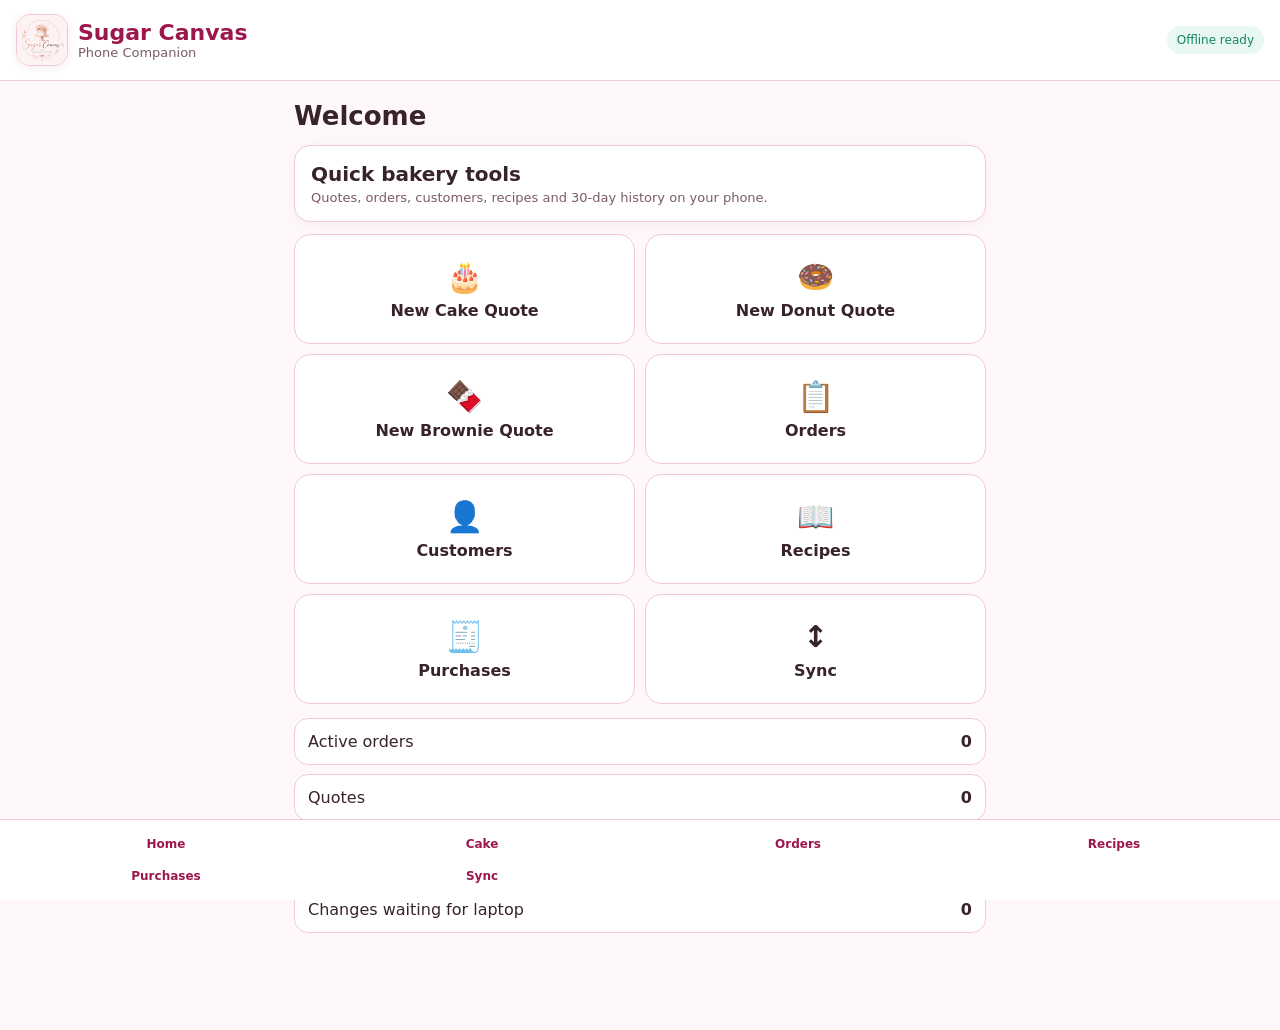
==== index.html @ a6c8d3bc "Allow any cake costing weight on phone" ====
<!doctype html>
<html lang="en">
<head>
<meta charset="utf-8">
<meta name="viewport" content="width=device-width,initial-scale=1,viewport-fit=cover">
<meta name="theme-color" content="#d9468f">
<title>Sugar Canvas Companion</title>
<link rel="manifest" href="manifest.webmanifest?v=28">
<link rel="icon" href="logo-192.png" type="image/png">
<link rel="apple-touch-icon" href="logo-192.png">
<link rel="stylesheet" href="app.css?v=28">
<style data-updater-hidden-fix>
.update-overlay[hidden],.update-banner[hidden],.update-success[hidden]{display:none!important}
</style>
</head>
<body>
<header class="topbar">
  <div class="brand-wrap">
    <img class="brand-logo" src="logo-96.png" alt="Sugar Canvas logo">
    <div>
      <div class="brand">Sugar Canvas</div>
      <div class="sub">Phone Companion</div>
    </div>
  </div>
  <div id="syncBadge" class="badge">Offline ready</div>
</header>

<main id="app">
<section id="home" class="page active">
  <h1>Welcome</h1>
  <div class="hero-card">
    <div class="big">Quick bakery tools</div>
    <div class="muted">Quotes, orders, customers, recipes and 30-day history on your phone.</div>
  </div>
  <div class="home-grid">
    <button class="tile" data-go="cake"><span>🎂</span><b>New Cake Quote</b></button>
    <button class="tile" data-go="donut"><span>🍩</span><b>New Donut Quote</b></button>
    <button class="tile" data-go="brownie"><span>🍫</span><b>New Brownie Quote</b></button>
    <button class="tile" data-go="orders"><span>📋</span><b>Orders</b></button>
    <button class="tile" data-go="customers"><span>👤</span><b>Customers</b></button>
    <button class="tile" data-go="recipes"><span>📖</span><b>Recipes</b></button>
    <button class="tile" data-go="purchases"><span>🧾</span><b>Purchases</b></button>
    <button class="tile" data-go="sync"><span>↕</span><b>Sync</b></button>
  </div>
  <div class="summary" id="homeSummary"></div>
</section>

<section id="cake" class="page">
  <div class="page-head"><button class="back" data-go="home">←</button><h1>Cake Quote</h1></div>
  <div class="card form">
    <label>Customer<select id="cakeCustomer"></select></label>
    <button class="secondary" id="cakeAddCustomer">+ Add Customer</button>

    <label>Cake<select id="cakeRecipe"></select></label>
    <div class="two">
      <label>Weight (g)<input id="cakeWeight" type="number" value="500" min="1" step="1" list="cakeWeightPresets"><datalist id="cakeWeightPresets"><option value="100"><option value="250"><option value="300"><option value="400"><option value="500"><option value="600"><option value="750"><option value="1000"><option value="1250"><option value="1500"><option value="2000"><option value="2500"><option value="3000"><option value="3500"><option value="4000"></datalist></label>
      <label>Quantity<input id="cakeQty" type="number" value="1" min="1" step="1"></label>
    </div>

    <label>Packaging<select id="cakePackaging"></select></label>
    <label>Customization Cost ($)
      <input id="cakeCustomizationCost" type="number" value="0" min="0" step="0.10"
             placeholder="Extra decoration/material cost">
    </label>

    <div class="subsection">
      <div class="subsection-head">
        <div>
          <b>Add-Ons / Frosting</b>
          <div class="small">Uses the same Add-On recipes and weight-based pricing from the laptop.</div>
        </div>
      </div>
      <div id="cakeAddonList" class="addon-grid"></div>
      <div id="selectedAddons" class="selected-addons"></div>
      <button class="secondary" id="addCustomAddon">+ Other / Custom Add-On</button>
    </div>

    <label>Delivery date<input id="cakeDate" type="date"></label>
    <label>Delivery needed?
      <select id="cakeDeliveryNeeded">
        <option value="no">No — Pickup</option>
        <option value="yes">Yes — Delivery</option>
      </select>
    </label>
    <label id="cakeDeliveryChargeWrap" hidden>Delivery charge ($)
      <input id="cakeDeliveryCharge" type="number" value="0" min="0" step="0.50">
    </label>
    <label>Notes<textarea id="cakeNote" rows="3" placeholder="Colour, writing, customer request..."></textarea></label>
  </div>

  <div class="price-card">
    <div><span>Full Cake Cost</span><b id="cakeCost">$0.00</b></div>
    <div><span>Add-On Cost</span><b id="cakeAddonTotal">$0.00</b></div>
    <label class="profit-picker">Profit %
      <input id="cakeProfitPct" type="number" value="80" inputmode="decimal" step="1">
    </label>
    <div class="small profit-help">Default 80%. Clear it and type any higher percentage. Minimum allowed is 80%.</div>
    <div><span>Calculated Selling Price</span><b id="cakeSellingPrice">$0</b></div>
  </div>

  <button class="wide" id="reviewCakePrice">Review Price →</button>
</section>

<section id="cakeReview" class="page">
  <div class="page-head"><button class="back" data-go="cake">←</button><h1>Price Summary</h1></div>

  <div class="receipt card">
    <div class="receipt-brand">Sugar Canvas</div>
    <div class="small center">Cake Quote Price Breakdown</div>
    <div class="receipt-rule"></div>
    <div id="cakeReceiptLines"></div>
    <div class="receipt-rule"></div>
    <div class="receipt-line strong"><span>Total Cost</span><b id="reviewTotalCost">$0.00</b></div>
    <div class="receipt-line"><span>Profit %</span><b id="reviewProfitPct">80%</b></div>
    <div class="receipt-line"><span>Delivery Charge</span><b id="reviewDeliveryCharge">$0.00</b></div>
    <div class="receipt-line suggested"><span>Calculated Customer Price</span><b id="reviewSellingPrice">$0</b></div>
  </div>

  <div class="card form">
    <label>Final Customer Price ($)<input id="cakeFinalPrice" type="number" value="0" step="1"></label>
    <label>Deposit ($)<input id="cakeDeposit" type="number" value="0" min="0" step="0.5"></label>
    <div class="receipt-line"><span>Estimated Profit</span><b id="reviewProfit">$0.00</b></div>
  </div>

  <div class="action-row">
    <button id="saveCakeQuote">Save Quote</button>
    <button id="confirmCakeOrder">Confirm Order</button>
  </div>
  <button id="cancelCakeEdit" class="secondary wide" hidden>Cancel Editing</button>
</section>

<section id="donut" class="page">
  <div class="page-head"><button class="back" data-go="home">←</button><h1>Donut Quote</h1></div>
  <div class="card form">
    <label>Customer<select id="donutCustomer"></select></label>
    <button class="secondary" id="donutAddCustomer">+ Add Customer</button>
    <label>Product
      <select id="donutKind">
        <optgroup label="Classic Donuts">
          <option value="bomboloni">Bomboloni Assorted</option>
          <option value="ring_glazed">Original Glazed Ring Donuts</option>
          <option value="ring_cinnamon">Cinnamon Ring Donuts</option>
          <option value="ring_assorted">Assorted Topped Ring Donuts</option>
        </optgroup>
        <optgroup label="Premium Donuts">
          <option value="premium_assorted">Premium Assorted Box</option>
          <option value="premium_mango_passion">Mango-Passion Fruit Premium Donut</option>
          <option value="premium_coffee_caramel">Coffee Caramel Premium Donut</option>
          <option value="premium_strawberry">Strawberry Premium Donut</option>
          <option value="premium_blueberry">Blueberry Premium Donut</option>
        </optgroup>
        <option value="custom">Custom / Other Donut Order</option>
      </select>
    </label>
    <label>Pieces
      <select id="donutQty"></select>
    </label>
    <div class="subsection">
      <div class="subsection-head"><div><b>Premium Donut Menu</b><div class="small">Quick-select premium options will appear here after your premium menu is uploaded and synced.</div></div></div>
      <div id="premiumDonutMenu"></div>
    </div>
    <div class="subsection">
      <div class="subsection-head"><div><b>Custom Item / Extra</b><div class="small">For anything not on the menu. Add a description, quantity and the customer price to add.</div></div></div>
      <div id="donutCustomItems" class="selected-addons"></div>
      <button id="addDonutCustomItem" type="button" class="secondary">+ Add Custom Item / Extra</button>
    </div>
    <label>Flavours / notes<textarea id="donutFlavours" rows="3" placeholder="Nutella, pistachio, custard..."></textarea></label>
    <label>Delivery date<input id="donutDate" type="date"></label>
    <label>Delivery needed?
      <select id="donutDeliveryNeeded">
        <option value="no">No — Pickup</option>
        <option value="yes">Yes — Delivery</option>
      </select>
    </label>
    <label id="donutDeliveryChargeWrap" hidden>Delivery charge ($)
      <input id="donutDeliveryCharge" type="number" value="0" min="0" step="0.50">
    </label>
    <label>Deposit ($)<input id="donutDeposit" type="number" value="0" min="0" step="0.5"></label>
  </div>
  <div class="price-card">
    <div><span>Menu price</span><b id="donutBasePrice">$0.00</b></div><div><span>Custom items / extras</span><b id="donutCustomTotal">$0.00</b></div>
    <div><span>Delivery charge</span><b id="donutDeliveryPrice">$0.00</b></div>
    <div><span>Customer price</span><b id="donutPrice">$0.00</b></div>
  </div>
  <div class="action-row">
    <button id="saveDonutQuote">Save Quote</button>
    <button id="confirmDonutOrder">Confirm Order</button>
  </div>
  <button id="cancelDonutEdit" class="secondary wide" hidden>Cancel Editing</button>
</section>


<section id="brownie" class="page">
  <div class="page-head"><button class="back" data-go="home">←</button><h1>Brownie Quote</h1></div>
  <div class="card form">
    <label>Customer<select id="brownieCustomer"></select></label>
    <button class="secondary" id="brownieAddCustomer">+ Add Customer</button>
    <label>Brownie / Blondie<select id="brownieKind">
      <option value="classic">Classic Brownie — $30</option><option value="cream_cheese">Cream Cheese Brownie — $35</option><option value="oreo">Oreo Brownie — $33</option><option value="biscoff_blondies">Biscoff Blondies — $37</option><option value="assorted">Assorted Brownie Box — $40</option><option value="custom">Custom / Other Brownie Order</option>
    </select></label>
    <label>Cut into pieces<select id="browniePieces"><option>4</option><option>6</option><option>9</option><option>12</option></select></label>
    <div class="subsection"><div class="subsection-head"><div><b>Custom Item / Extra</b><div class="small">Add anything outside the menu.</div></div></div><div id="brownieCustomItems" class="selected-addons"></div><button id="addBrownieCustomItem" type="button" class="secondary">+ Add Custom Item / Extra</button></div>
    <label>Notes / flavours<textarea id="brownieNote" rows="3"></textarea></label>
    <label>Delivery date<input id="brownieDate" type="date"></label>
    <label>Delivery needed?<select id="brownieDeliveryNeeded"><option value="no">No — Pickup</option><option value="yes">Yes — Delivery</option></select></label>
    <label id="brownieDeliveryChargeWrap" hidden>Delivery charge ($)<input id="brownieDeliveryCharge" type="number" value="0" min="0" step="0.50"></label>
    <label>Deposit ($)<input id="brownieDeposit" type="number" value="0" min="0" step="0.5"></label>
  </div>
  <div class="price-card"><div><span>Menu price</span><b id="brownieBasePrice">$30.00</b></div><div><span>Custom items / extras</span><b id="brownieCustomTotal">$0.00</b></div><div><span>Delivery charge</span><b id="brownieDeliveryPrice">$0.00</b></div><div><span>Customer price</span><b id="browniePrice">$30.00</b></div></div>
  <div class="action-row"><button id="saveBrownieQuote">Save Quote</button><button id="confirmBrownieOrder">Confirm Order</button></div>
</section>

<section id="orders" class="page">
  <div class="page-head"><button class="back" data-go="home">←</button><h1>Orders</h1></div>
  <div class="filters">
    <input id="orderSearch" placeholder="Search customer or order...">
    <select id="orderFilter">
      <option value="all">All</option><option value="active">Active</option>
      <option value="quotation">Quotes</option><option value="completed">Completed</option>
    </select>
  </div>
  <div id="ordersList" class="list"></div>
</section>

<section id="orderDetail" class="page">
  <div class="page-head"><button class="back" data-go="orders">←</button><h1>Order Details</h1></div>
  <div id="orderDetailContent"></div>
  <button id="orderQuoteBtn" class="secondary wide" type="button" hidden>📄 Generate Quotation</button>
  <button id="confirmQuoteBtn" class="wide" type="button" hidden>✓ Record Payment & Confirm Order</button>
  <button id="completeOrderBtn" class="complete-order-btn wide">✓ Complete Order</button>
  <button id="orderReceiptBtn" class="wide" type="button" hidden>🧾 Generate Receipt</button>
  <button id="refreshInvoiceCustomerBtn" class="secondary wide" type="button" hidden>👤 Change / Refresh Invoice Customer</button>
  <div class="small center" id="orderReceiptHelp" style="margin:-4px 0 12px" hidden>Paid orders can generate, save, print or share a POS-style receipt anytime.</div>
  <div class="action-row">
    <button id="editOrderBtn">Edit Order</button>
    <button id="deleteOrderBtn" class="danger">Delete Order</button>
  </div>
</section>

<section id="customers" class="page">
  <div class="page-head"><button class="back" data-go="home">←</button><h1>Customers</h1></div>
  <button id="addCustomerBtn">+ Add Customer</button>
  <div id="customersList" class="list"></div>
</section>

<section id="customerForm" class="page">
  <div class="page-head"><button class="back" id="cancelCustomerFormTop">←</button><h1 id="customerFormTitle">Add Customer</h1></div>
  <div class="card form">
    <label>Customer Type
      <select id="customerType">
        <option value="Personal">Personal</option>
        <option value="Business">Business</option>
      </select>
    </label>

    <div id="personalCustomerFields">
      <label>Customer Name<input id="customerName" autocomplete="name"></label>
    </div>

    <div id="businessCustomerFields" hidden>
      <label>Business Name<input id="customerBusinessName" autocomplete="organization"></label>
      <label>ABN<input id="customerABN" inputmode="numeric" placeholder="Optional"></label>
      <label>Contact Person<input id="customerContactPerson" autocomplete="name"></label>
    </div>

    <label>Phone<input id="customerPhone" inputmode="tel" autocomplete="tel"></label>
    <label>Email<input id="customerEmail" inputmode="email" autocomplete="email"></label>
    <label>Main Address<textarea id="customerAddress" rows="2"></textarea></label>

    <div id="businessAddressFields" hidden>
      <label>Billing Address<textarea id="customerBillingAddress" rows="2" placeholder="Leave blank if same as main address"></textarea></label>
      <label>Delivery Address<textarea id="customerDeliveryAddress" rows="2" placeholder="Leave blank if same as main address"></textarea></label>
      <label>PO / Reference Number<input id="customerPOReference" placeholder="Optional"></label>
    </div>

    <label>Referral Customer ID<input id="customerReferral" placeholder="Optional — e.g. SC-C0007"></label>
    <label>Notes<textarea id="customerNote" rows="3"></textarea></label>
  </div>
  <div class="action-row">
    <button id="saveCustomerForm" type="button">Save Customer</button>
    <button id="cancelCustomerForm" type="button" class="secondary">Cancel</button>
  </div>
</section>


<section id="recipes" class="page">
  <div class="page-head"><button class="back" data-go="home">←</button><h1>Recipes</h1></div>
  <div class="card form">
    <label>Search recipes<input id="recipeSearch" type="search" placeholder="Search cake, frosting, add-on..."></label>
    <label>Recipe type<select id="recipeTypeFilter"><option value="">All Types</option><option value="Cake">Cake</option><option value="Add-On">Add-On</option></select></label>
    <div class="small">Read-only on the phone. Edit recipes on the laptop, then sync.</div>
  </div>
  <div id="recipesList" class="list"></div>
</section>
<section id="recipeDetail" class="page">
  <div class="page-head"><button class="back" data-go="recipes">←</button><h1>Recipe Details</h1></div>
  <div id="recipeDetailContent"></div>
</section>



<section id="purchases" class="page">
  <div class="page-head"><button class="back" data-go="home">←</button><h1>Purchases</h1></div>
  <button id="newPurchaseBtn" class="wide">+ New Purchase</button>
  <div class="card small">Purchases are grouped by month. Finance linking is finalized on the laptop during sync.</div>
  <div id="purchasesList" class="list"></div>
</section>

<section id="purchaseDetail" class="page">
  <div class="page-head"><button class="back" data-go="purchases">←</button><h1>Purchase Details</h1></div>
  <div id="purchaseDetailContent"></div>
  <div class="action-row">
    <button id="editPurchaseBtn">Edit</button>
    <button id="deletePurchaseBtn" class="danger-button">Delete</button>
  </div>
</section>

<section id="newPurchase" class="page">
  <div class="page-head"><button class="back" data-go="purchases">←</button><h1 id="purchaseFormTitle">New Purchase</h1></div>
  <div class="card form">
    <label>Vendor<select id="purSupplier"></select></label>
    <button id="purNewVendor" type="button" class="secondary">+ New Vendor</button>
    <label>ABN (optional)<input id="purABN" inputmode="numeric"></label>
    <div class="two">
      <label>Date<input id="purDate" type="date"></label>
      <label>Time<input id="purTime" type="time" lang="en-GB" step="60"></label>
    </div>
    <label>Receipt / Invoice / Docket Number<input id="purInvoice" placeholder="Receipt or invoice reference"></label>
    <label>Paid With<select id="purPaidWith"></select></label>
    <div class="two">
      <label>GST Paid ($)<input id="purGST" type="number" min="0" step="0.01" value="0"></label>
      <label>Total Amount ($)<input id="purTotal" type="number" min="0" step="0.01" value="0"></label>
    </div>
    <label>Attach receipt / invoice<input id="purAttachment" type="file" accept="image/*,.pdf,application/pdf" capture="environment"></label>
    <div id="purAttachmentInfo" class="small">Optional. Photo/PDF transfers to the laptop on Sync Now.</div>
  </div>

  <div class="card">
    <div class="list-top"><b>Items Bought</b><button id="openPurchaseItemDialog" type="button" class="secondary">+ Add Item</button></div>
    <div id="purItemsList"></div>
  </div>

  <button id="savePurchaseBtn" class="wide">Save Purchase</button>
  <button id="cancelPurchaseEditBtn" class="secondary wide" hidden>Cancel Editing</button>
</section>

<dialog id="purchaseItemDialog" class="modal-card">
  <form method="dialog" class="form">
    <h2>Add Purchased Item</h2>
    <label>Ingredient<select id="purIngredient"></select></label>
    <button id="purNewIngredient" type="button" class="secondary">+ New Ingredient</button>
    <div class="two">
      <label>Packs Bought<input id="purPacks" type="number" min="0.01" step="1" value="1"></label>
      <label>Size Per Pack<input id="purPackSize" type="number" min="0.01" step="0.01"></label>
    </div>
    <label>Unit<select id="purUnit"><option>g</option><option>kg</option><option>ml</option><option>L</option><option>pcs</option></select></label>
    <div class="small">Total stock: <b id="purTotalQty">0</b></div>
    <label>Amount Paid For All Packs ($)<input id="purAmount" type="number" min="0" step="0.01"></label>
    <label class="checkline"><input id="purUpdatePrice" type="checkbox" checked> Update current recipe price</label>
    <div class="action-row compact">
      <button id="cancelPurchaseItem" type="button" class="secondary">Cancel</button>
      <button id="purAddItem" type="button">Add Item</button>
    </div>
  </form>
</dialog>

<dialog id="vendorDialog" class="modal-card">
  <form method="dialog" class="form">
    <h2>New Vendor</h2>
    <label>Vendor Name<input id="newVendorName"></label>
    <label>ABN (optional)<input id="newVendorABN" inputmode="numeric"></label>
    <div class="action-row compact">
      <button id="cancelVendor" type="button" class="secondary">Cancel</button>
      <button id="saveVendor" type="button">Save Vendor</button>
    </div>
  </form>
</dialog>

<div id="updateBanner" class="update-banner" hidden>
  <span id="updateBannerText">New Sugar Canvas version available.</span>
  <button id="updateNowBtn">Update Now</button>
</div>

<div id="updateOverlay" class="update-overlay" hidden>
  <div class="update-card">
    <div id="updateSpinner" class="update-spinner"></div>
    <div id="updateSuccess" class="update-success" hidden>✓</div>
    <div id="updateStatusTitle" class="update-status-title">Updating Sugar Canvas</div>
    <div id="updatePercent" class="update-percent">0%</div>
    <div class="update-progress-track"><div id="updateProgressBar" class="update-progress-bar"></div></div>
    <div id="updateStatusText" class="small center">Preparing update…</div>
  </div>
</div>

<section id="sync" class="page">
  <div class="page-head"><button class="back" data-go="home">←</button><h1>Sync</h1></div>

  <div class="card wifi-card">
    <h2>Same-Wi-Fi Sync</h2>
    <p class="muted">Pair this phone once. After that, no pairing code is needed again. The laptop must be open and both devices must be on the same Wi-Fi.</p>
    <div id="wifiNotPaired">
      <label>Laptop address<input id="lanServer" inputmode="url" placeholder="http://192.168.1.25:8765"></label>
      <label>6-digit pairing code<input id="lanCode" inputmode="numeric" maxlength="6" placeholder="123456"></label>
      <label>Phone name<input id="lanDeviceName" placeholder="Choa's Phone"></label>
      <button id="pairPhone">Pair Phone</button>
    </div>
    <div id="wifiPaired" hidden>
      <div class="sync-ok">✓ This phone is approved</div>
      <div class="small" id="pairedLaptop"></div>
      <label>Laptop address<input id="pairedServer" inputmode="url"></label>
      <div class="action-row compact">
        <button id="saveLanAddress" class="secondary">Update Address</button>
        <button id="syncNow">Sync Now</button>
      </div>
      <button id="forgetLaptop" class="danger-button">Forget This Laptop</button>
    </div>
  </div>

  <div class="card">
    <h2>Sync Status</h2>
    <div id="syncStatus"></div>
  </div>

  <details class="card">
    <summary><b>Backup File Sync</b></summary>
    <p>If Wi-Fi sync is unavailable, you can still use the JSON file method.</p>
    <p><b>Laptop → Phone</b></p>
    <label class="file-button">Import from Laptop<input id="importLaptop" type="file" accept=".json,application/json"></label>
    <p style="margin-top:18px"><b>Phone → Laptop</b></p>
    <button id="exportLaptop">Export Changes to Laptop</button>
  </details>
</section>
</main>

<nav class="bottom-nav">
  <button data-go="home">Home</button>
  <button data-go="cake">Cake</button>
  <button data-go="orders">Orders</button>
  <button data-go="recipes">Recipes</button>
  <button data-go="purchases">Purchases</button>
  <button data-go="sync">Sync</button>
</nav>

<script src="app.js?v=42"></script>
</body>
</html>
---- app.css ----
:root{--pink:#d9468f;--pink-dark:#9d174d;--soft:#fff0f6;--bg:#fff8fb;--text:#38232d;--muted:#7a5b67;--border:#f3c7da;--green:#13845e}
*{box-sizing:border-box} body{margin:0;font-family:system-ui,-apple-system,Segoe UI,Roboto,sans-serif;background:var(--bg);color:var(--text);padding-bottom:74px}
button,input,select,textarea{font:inherit}.topbar{position:sticky;top:0;z-index:5;background:white;border-bottom:1px solid var(--border);padding:14px 16px;display:flex;justify-content:space-between;align-items:center}
.brand{font-size:22px;font-weight:800;color:var(--pink-dark)}.sub,.muted{font-size:13px;color:var(--muted)}.badge{font-size:12px;background:#e9f8f1;color:var(--green);padding:7px 10px;border-radius:999px}
main{max-width:720px;margin:auto;padding:14px}.page{display:none}.page.active{display:block}h1{font-size:26px;margin:6px 0 14px}h2{font-size:17px;margin:0 0 8px}.page-head{display:flex;align-items:center;gap:10px}.back{width:42px;height:42px;border-radius:12px;padding:0}
.hero-card,.card,.price-card{background:white;border:1px solid var(--border);border-radius:16px;padding:16px;margin-bottom:12px;box-shadow:0 3px 14px rgba(87,31,56,.05)}.big{font-size:20px;font-weight:800;margin-bottom:4px}
.home-grid{display:grid;grid-template-columns:1fr 1fr;gap:10px}.tile{min-height:110px;background:white;color:var(--text);border:1px solid var(--border);border-radius:16px;display:flex;flex-direction:column;gap:7px;align-items:center;justify-content:center}.tile span{font-size:30px}
button,.file-button{background:var(--pink);color:white;border:0;border-radius:12px;padding:12px 14px;font-weight:700;cursor:pointer}.secondary{background:var(--soft);color:var(--pink-dark);border:1px solid var(--border);width:100%}
.form label,.price-card label{display:block;font-size:13px;color:var(--muted);margin:10px 0}.form input,.form select,.form textarea,.price-card input,.filters input,.filters select{width:100%;margin-top:5px;padding:12px;border:1px solid var(--border);border-radius:11px;background:white;color:var(--text)}
.two{display:grid;grid-template-columns:1fr 1fr;gap:10px}.price-card>div{display:flex;justify-content:space-between;padding:7px 0}.price-card b{font-size:19px;color:var(--pink-dark)}
.action-row{display:grid;grid-template-columns:1fr 1fr;gap:10px;margin:12px 0}.filters{display:grid;grid-template-columns:1fr 140px;gap:8px;margin-bottom:10px}
.list-item{background:white;border:1px solid var(--border);border-radius:14px;padding:13px;margin-bottom:9px}.list-top{display:flex;justify-content:space-between;gap:10px}.status{font-size:12px;padding:4px 8px;border-radius:999px;background:var(--soft);color:var(--pink-dark)}.money{font-weight:800}.small{font-size:12px;color:var(--muted);margin-top:5px}
.summary{margin-top:14px}.summary .list-item{display:flex;justify-content:space-between}.file-button{display:inline-block}.file-button input{display:none}.bottom-nav{position:fixed;left:0;right:0;bottom:0;background:white;border-top:1px solid var(--border);display:grid;grid-template-columns:repeat(4,1fr);padding:8px max(8px,env(safe-area-inset-right)) calc(8px + env(safe-area-inset-bottom)) max(8px,env(safe-area-inset-left));z-index:10}.bottom-nav button{background:white;color:var(--pink-dark);padding:9px 4px;font-size:12px}
@media(max-width:420px){main{padding:10px}.home-grid{gap:8px}.tile{min-height:96px}.two{grid-template-columns:1fr}.filters{grid-template-columns:1fr}}

.wifi-card label{display:block;font-size:13px;color:var(--muted);margin:10px 0}
.wifi-card input{width:100%;margin-top:5px;padding:12px;border:1px solid var(--border);border-radius:11px;background:white;color:var(--text)}
.sync-ok{background:#e9f8f1;color:#13845e;border-radius:11px;padding:10px 12px;font-weight:800;margin:8px 0}
.danger-button{background:#fff0f0;color:#a52626;border:1px solid #f3c2c2;width:100%;margin-top:8px}
.action-row.compact{grid-template-columns:1fr 1fr}
details.card summary{cursor:pointer;color:var(--pink-dark)}


.subsection{margin:16px 0;padding:14px;background:#fffafd;border:1px solid var(--border);border-radius:14px}
.subsection-head{display:flex;justify-content:space-between;align-items:flex-start;margin-bottom:10px}
.addon-grid{display:grid;grid-template-columns:1fr 1fr;gap:8px;margin:8px 0 12px}
.addon-chip{background:white;color:var(--pink-dark);border:1px solid var(--border);padding:11px 8px;border-radius:12px;text-align:left;font-weight:700}
.addon-chip.selected{background:var(--soft);border-color:var(--pink);box-shadow:inset 0 0 0 1px var(--pink)}
.addon-chip .addon-price{display:block;font-size:12px;color:var(--muted);margin-top:3px;font-weight:600}
.selected-addons{margin:8px 0}
.selected-addon-row{display:flex;justify-content:space-between;gap:10px;align-items:center;padding:8px 10px;border-bottom:1px dashed var(--border)}
.selected-addon-row:last-child{border-bottom:0}
.remove-mini{background:#fff0f0;color:#a52626;border:1px solid #f3c2c2;padding:5px 8px;border-radius:8px;font-size:12px}
.wide{width:100%;margin:6px 0 14px}
.receipt{font-variant-numeric:tabular-nums}
.receipt-brand{text-align:center;font-size:22px;font-weight:900;color:var(--pink-dark)}
.center{text-align:center}
.receipt-rule{border-top:1px dashed #bfa3af;margin:12px 0}
.receipt-line{display:flex;justify-content:space-between;gap:14px;padding:7px 0}
.receipt-line span:first-child{min-width:0}
.receipt-line.strong{font-size:17px;font-weight:900}
.receipt-line.suggested{background:var(--soft);margin:8px -8px -4px;padding:10px 8px;border-radius:10px;color:var(--pink-dark)}
.item-sub{font-size:12px;color:var(--muted);margin-top:2px}
@media(max-width:420px){.addon-grid{grid-template-columns:1fr}}

.profit-picker{display:flex;justify-content:space-between;align-items:center;gap:12px;font-weight:700;margin:8px 0}
.profit-picker input{max-width:120px;text-align:right}
.cost-note{font-size:12px;color:var(--muted);font-weight:600;margin-top:3px}

.brand-wrap{display:flex;align-items:center;gap:10px;min-width:0}
.brand-logo{width:52px;height:52px;border-radius:14px;object-fit:cover;border:1px solid var(--border);background:#fff8fb;box-shadow:0 2px 8px rgba(87,31,56,.08)}
@media(max-width:420px){.brand-logo{width:46px;height:46px;border-radius:12px}.brand{font-size:20px}}

.profit-help{margin-top:-2px;margin-bottom:10px}

.list-item.clickable{cursor:pointer}
.list-item.clickable:active{transform:scale(.995)}
.detail-card{margin-bottom:12px}
.detail-row{display:flex;justify-content:space-between;gap:16px;padding:8px 0;border-bottom:1px solid var(--border)}
.detail-row:last-child{border-bottom:0}
.detail-row span:first-child{color:var(--muted)}
.detail-row b,.detail-row span:last-child{text-align:right;word-break:break-word}
.detail-section-title{font-size:14px;font-weight:800;color:var(--pink-dark);margin:14px 0 6px}
.danger{background:#b42318!important;color:white!important}

.recipe-card{cursor:pointer}.recipe-card:active{transform:scale(.995)}.recipe-type{display:inline-block;padding:3px 8px;border-radius:999px;background:var(--soft);color:var(--pink-dark);font-size:12px;font-weight:800}.recipe-meta{display:flex;gap:8px;flex-wrap:wrap;margin-top:7px;color:var(--muted);font-size:12px}.recipe-description{white-space:pre-wrap;line-height:1.5}.ingredient-table{width:100%;border-collapse:collapse;font-size:14px}.ingredient-table th,.ingredient-table td{padding:9px 4px;border-bottom:1px solid var(--border);text-align:left}.ingredient-table th:last-child,.ingredient-table td:last-child{text-align:right}.ingredient-table tr:last-child td{border-bottom:0}

.checkline{display:flex!important;align-items:center;gap:8px}.checkline input{width:auto!important;margin:0}
.purchase-item{display:flex;justify-content:space-between;align-items:center;gap:8px;padding:9px 0;border-bottom:1px solid var(--border)}
.purchase-item:last-child{border-bottom:0}.purchase-item button{width:auto;padding:5px 9px}

.month-group{margin:14px 0 6px;font-weight:900;color:var(--pink-dark);display:flex;justify-content:space-between;align-items:center}
.purchase-row{cursor:pointer}
.finance-chip{display:inline-block;padding:3px 7px;border-radius:999px;background:var(--soft);font-size:11px;font-weight:800;color:var(--pink-dark)}
.modal-card{border:0;border-radius:18px;padding:0;max-width:520px;width:calc(100% - 28px);box-shadow:0 18px 60px rgba(50,20,35,.25)}
.modal-card::backdrop{background:rgba(40,20,30,.45)}
.modal-card .form{padding:18px}
.update-banner{position:fixed;left:10px;right:10px;bottom:72px;z-index:9999;background:#3f2631;color:white;padding:10px 12px;border-radius:14px;display:flex;align-items:center;justify-content:space-between;gap:10px;box-shadow:0 10px 28px rgba(0,0,0,.25)}
.update-banner button{width:auto;padding:8px 12px}

.update-overlay{position:fixed;inset:0;z-index:10000;background:rgba(35,20,30,.52);display:flex;align-items:center;justify-content:center;padding:20px}
.update-card{width:min(360px,100%);background:white;border-radius:22px;padding:24px;text-align:center;box-shadow:0 20px 70px rgba(0,0,0,.28)}
.update-spinner{width:78px;height:78px;margin:0 auto 16px;border:8px solid #f5d3e4;border-top-color:var(--pink);border-radius:50%;animation:updateSpin .85s linear infinite}
@keyframes updateSpin{to{transform:rotate(360deg)}}
.update-success{width:90px;height:90px;margin:0 auto 14px;border-radius:50%;background:#1aa56f;color:white;font-size:62px;line-height:90px;font-weight:900;animation:updatePop .35s ease-out}
@keyframes updatePop{0%{transform:scale(.55);opacity:.2}100%{transform:scale(1);opacity:1}}
.update-status-title{font-size:20px;font-weight:900;color:var(--pink-dark)}
.update-percent{font-size:30px;font-weight:900;margin:7px 0}
.update-progress-track{height:12px;background:#f3d6e3;border-radius:999px;overflow:hidden;margin:10px 0 8px}
.update-progress-bar{height:100%;width:0;background:var(--pink);border-radius:999px;transition:width .3s ease}

.update-overlay[hidden],.update-banner[hidden],.update-success[hidden]{display:none!important}

.complete-order-btn{background:#159a68!important;color:white!important;border:0!important;font-size:17px;box-shadow:0 5px 16px rgba(21,154,104,.22)}
.complete-order-btn.completed{background:#e8f7f0!important;color:#11734f!important;border:1px solid #b7e6d2!important;box-shadow:none}
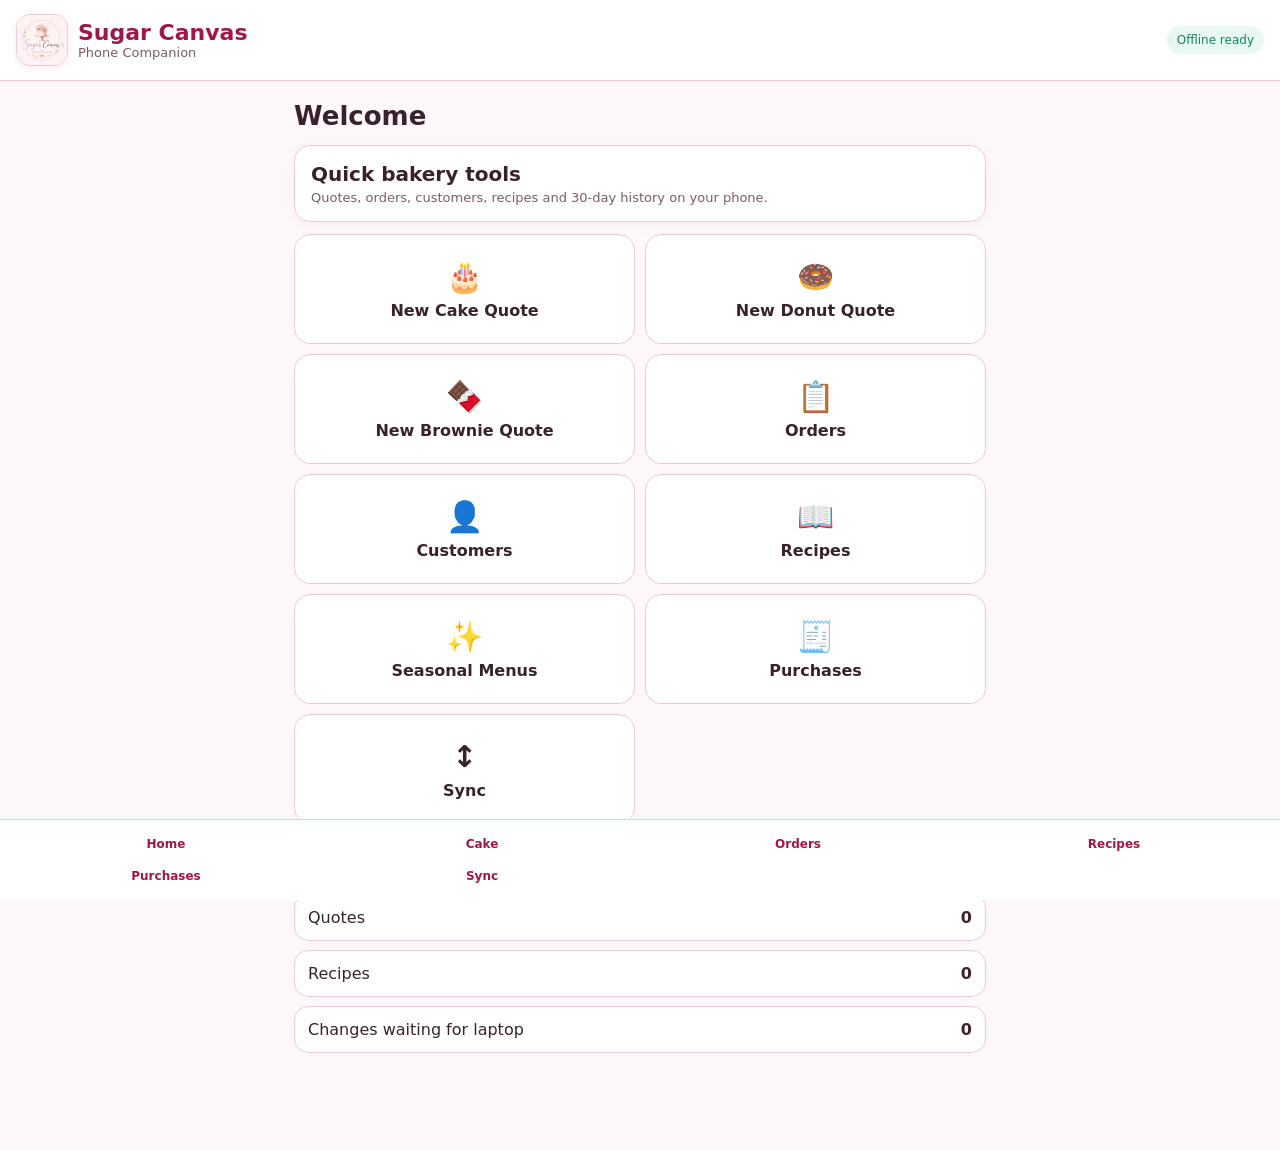
==== commit dd8d5b9c: "Add Seasonal Menus page to phone companion" ====
--- a/index.html
+++ b/index.html
@@ -39,6 +39,7 @@
     <button class="tile" data-go="orders"><span>📋</span><b>Orders</b></button>
     <button class="tile" data-go="customers"><span>👤</span><b>Customers</b></button>
     <button class="tile" data-go="recipes"><span>📖</span><b>Recipes</b></button>
+    <button class="tile" data-go="seasonal"><span>✨</span><b>Seasonal Menus</b></button>
     <button class="tile" data-go="purchases"><span>🧾</span><b>Purchases</b></button>
     <button class="tile" data-go="sync"><span>↕</span><b>Sync</b></button>
   </div>
@@ -58,10 +59,11 @@
     </div>
 
     <label>Packaging<select id="cakePackaging"></select></label>
-    <label>Customization Cost ($)
+    <label>Customization / POS Total ($)
       <input id="cakeCustomizationCost" type="number" value="0" min="0" step="0.10"
-             placeholder="Extra decoration/material cost">
-    </label>
+             placeholder="Enter the same total as laptop POS, e.g. 30.00">
+    </label>
+    <div class="small">For matching laptop pricing, enter the same customisation/POS total used on the laptop.</div>
 
     <div class="subsection">
       <div class="subsection-head">
@@ -283,6 +285,15 @@
 </section>
 
 
+<section id="seasonal" class="page">
+  <div class="page-head"><button class="back" data-go="home">←</button><h1>Seasonal Menus</h1></div>
+  <div class="card">
+    <div class="small">Christmas, Valentine’s Day, New Year and other limited menus. Reuse your existing recipes and add only what changes.</div>
+  </div>
+  <button id="addSeasonalMenuBtn" class="wide">+ Create Seasonal Menu</button>
+  <div id="seasonalMenusList" class="list"></div>
+</section>
+
 <section id="recipes" class="page">
   <div class="page-head"><button class="back" data-go="home">←</button><h1>Recipes</h1></div>
   <div class="card form">
@@ -441,6 +452,6 @@
   <button data-go="sync">Sync</button>
 </nav>
 
-<script src="app.js?v=42"></script>
+<script src="app.js?v=44"></script>
 </body>
 </html>
